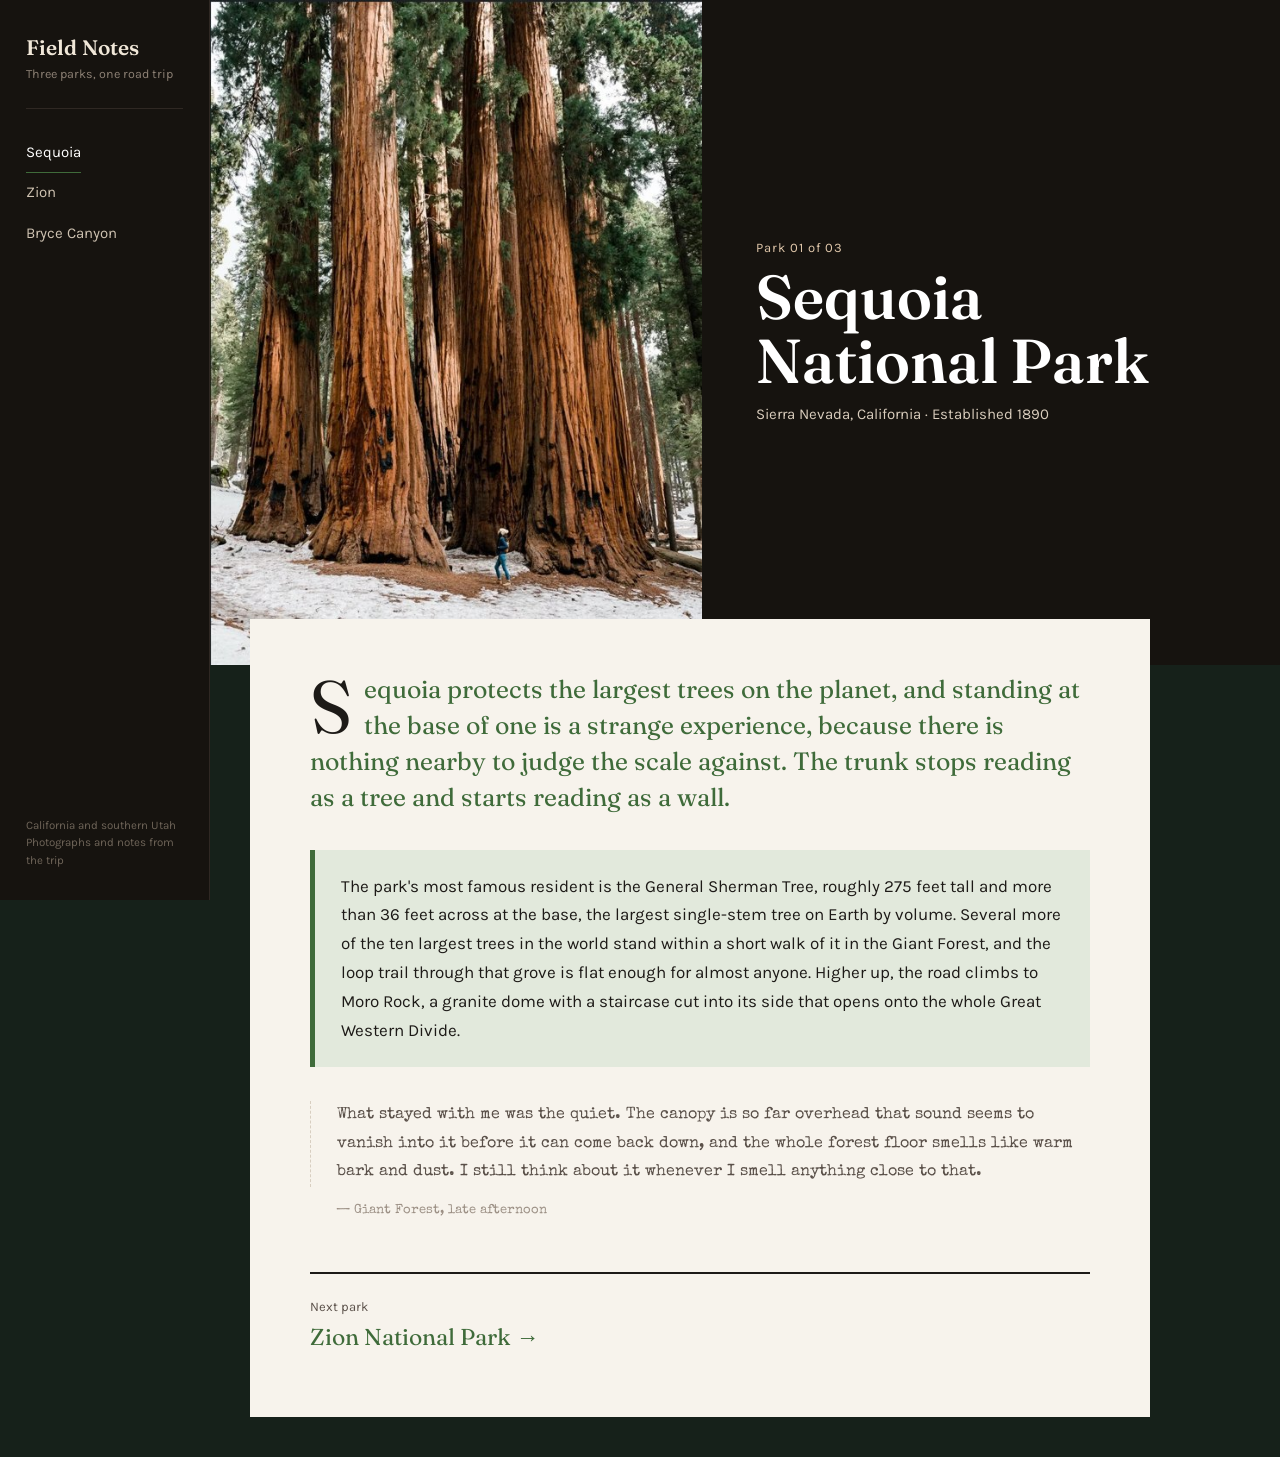
==== index.html @ ff354c73 "Add files via upload Add about page with CSS Grid layout and course certificate" ====
<!DOCTYPE html>
<!-- ============================================================
     PAGE 1 of 3 - Sequoia National Park
     Named index.html because that is the file a browser opens
     first when it is given a folder.
     ============================================================ -->
<html lang="en">

<head>
  <!-- Character encoding, and scaling settings for phone screens -->
  <meta charset="UTF-8">
  <meta name="viewport" content="width=device-width, initial-scale=1.0">

  <!-- Wording shown on the browser tab -->
  <title>Sequoia National Park | Field Notes</title>

  <!-- Fonts loaded from Google Fonts:
       Fraunces for headings, Karla for body text,
       Special Elite (typewriter) for the journal paragraph -->
  <link rel="preconnect" href="https://fonts.googleapis.com">
  <link rel="preconnect" href="https://fonts.gstatic.com" crossorigin>
  <link href="https://fonts.googleapis.com/css2?family=Fraunces:opsz,wght@9..144,500;9..144,600&family=Karla:wght@400;700&family=Special+Elite&display=swap" rel="stylesheet">

  <!-- Shared stylesheet, loaded with a relative link.
       All three pages use this same file. -->
  <link rel="stylesheet" href="style.css">
</head>

<!-- The page-sequoia class switches the whole site palette to
     this park's green and bark colors -->
<body class="page-sequoia">

  <!-- ==========================================================
       SIDE RAIL - the navigation for the whole site.
       These are RELATIVE links: only the file name is used, with
       no drive letter and no http address, so they keep working
       after the folder is zipped and opened on another computer.
       The <br> tags stack the three links vertically.
       ========================================================== -->
  <nav class="rail">
    <div class="rail-title">Field Notes</div>
    <div class="rail-sub">Three parks, one road trip</div>

    <a href="index.html" class="current">Sequoia</a><br>
    <a href="zion.html">Zion</a><br>
    <a href="bryce-canyon.html">Bryce Canyon</a>

    <div class="rail-foot">
      California and southern Utah<br>
      Photographs and notes from the trip
    </div>
  </nav>

  <!-- Everything to the right of the rail -->
  <div class="main">

    <!-- ========================================================
         HERO - the large photo with the page heading over it.
         The image path is relative: the images folder sits next
         to this HTML file.
         ======================================================== -->
    <!-- The "tall" class switches to the split layout, because this
         photograph is portrait rather than landscape -->
    <header class="hero tall">
      <img src="images/sequoia.jpg" alt="A person standing at the base of a cluster of giant sequoias, dwarfed by the trunks">

      <!-- Dark gradient so the white heading stays readable -->
      <div class="hero-shade"></div>

      <div class="hero-text">
        <div class="hero-index">Park 01 of 03</div>
        <!-- MAIN HEADING FOR THIS PAGE -->
        <h1>Sequoia<br>National Park</h1>
        <div class="hero-where">Sierra Nevada, California &middot; Established 1890</div>
      </div>
    </header>

    <!-- ========================================================
         CONTENT PANEL - holds the three paragraphs and the
         second photo. It is pulled upward so it overlaps the
         bottom edge of the hero photo.
         ======================================================== -->
    <main class="paper">

      <!-- PARAGRAPH 1 - class "lede"
           Large serif type in the park's accent color, with a
           drop cap on the first letter. -->
      <p class="lede">
        Sequoia protects the largest trees on the planet, and standing at the base of one is a strange
        experience, because there is nothing nearby to judge the scale against. The trunk stops reading
        as a tree and starts reading as a wall.
      </p>

      <!-- PARAGRAPH 2 - class "body-note"
           Sans-serif on a tinted background with an accent bar. -->
      <p class="body-note">
        The park's most famous resident is the General Sherman Tree, roughly 275 feet tall and more than
        36 feet across at the base, the largest single-stem tree on Earth by volume. Several more of the
        ten largest trees in the world stand within a short walk of it in the Giant Forest, and the loop
        trail through that grove is flat enough for almost anyone. Higher up, the road climbs to Moro
        Rock, a granite dome with a staircase cut into its side that opens onto the whole Great Western
        Divide.
      </p>

      <!-- PARAGRAPH 3 - class "journal"
           Typewriter face with a dashed rule, styled to read
           like a note written on the trip. -->
      <p class="journal">
        What stayed with me was the quiet. The canopy is so far overhead that sound seems to vanish into
        it before it can come back down, and the whole forest floor smells like warm bark and dust. I
        still think about it whenever I smell anything close to that.
      </p>
      <p class="signed">&mdash; Giant Forest, late afternoon</p>

      <!-- ======================================================
           FOOTER LINK - relative link on to the next park
           ====================================================== -->
      <div class="next">
        <span>Next park</span>
        <a href="zion.html">Zion National Park &rarr;</a>
      </div>

    </main>
  </div>

</body>

</html>
---- style.css ----
/* style.css - all 3 pages use this file so I don't repeat the CSS 3 times.
   each page puts a class on <body> to pick its own colors (bottom of file) */

/* colors used everywhere. each page changes some of these further down */
:root {
  --ink: #1d1a17;          /* normal text */
  --ink-soft: #5a5049;     /* captions and small grey text */
  --paper: #f7f3ec;        /* the light panel */
  --deep: #241f1b;         /* dark page background */
  --accent: #8a4a2a;       /* main park color */
  --accent-soft: #e8d9c8;  /* lighter version of the accent */
  --rule: #d8cec0;         /* thin border lines */
}

/* makes padding count inside the width, easier to size things */
* {
  box-sizing: border-box;
}

/* base page setup - dark background and the default font */
body {
  margin: 0;
  background-color: var(--deep);
  color: var(--ink);
  font-family: "Karla", "Segoe UI", Arial, sans-serif;
  font-size: 17px;
  line-height: 1.7;
}

/* the dark bar down the left side with my 3 links in it */
.rail {
  position: fixed;
  top: 0;
  left: 0;
  width: 210px;
  height: 100%;
  padding: 34px 26px;
  background-color: #16130f;
  border-right: 1px solid #2f2823;
}

/* site name at the top of the bar */
.rail-title {
  font-family: "Fraunces", Georgia, serif;
  font-size: 21px;
  font-weight: 600;
  color: #f0e7d8;
  line-height: 1.25;
  margin-bottom: 4px;
}

/* small line under the site name */
.rail-sub {
  font-size: 12.5px;
  color: #8d8175;
  border-bottom: 1px solid #2f2823;
  padding-bottom: 22px;
  margin-bottom: 24px;
}

/* the 3 nav links */
.rail a {
  display: inline-block;
  color: #cfc3b2;
  text-decoration: none;
  font-size: 15px;
  padding: 7px 0;
  border-bottom: 1px solid transparent;
}

/* lights up when you mouse over it */
.rail a:hover {
  color: #ffffff;
  border-bottom-color: var(--accent);
}

/* shows which page you're on right now */
.rail a.current {
  color: #ffffff;
  border-bottom-color: var(--accent);
}

/* outline when you tab through with the keyboard */
.rail a:focus-visible,
.paper a:focus-visible {
  outline: 2px solid var(--accent);
  outline-offset: 3px;
}

/* little note stuck at the bottom of the bar */
.rail-foot {
  position: absolute;
  bottom: 30px;
  left: 26px;
  right: 26px;
  font-size: 11.5px;
  color: #6f6559;
  line-height: 1.55;
}

/* everything to the right of the bar. 210px = width of the bar */
.main {
  margin-left: 210px;
}

/* big photo at the top with the title sitting on it (Bryce page) */
.hero {
  position: relative;
  height: 62vh;
  min-height: 380px;
  overflow: hidden;
}

/* different version for tall photos (Sequoia + Zion). a tall photo
   squeezed into a wide strip loses most of the picture, so here the
   photo gets its own column and the title goes next to it */
.hero.tall {
  display: flex;
  align-items: stretch;
  height: auto;
  min-height: 0;
  background-color: #16130f;
}

/* title column */
.hero.tall .hero-text {
  position: static;
  flex: 1;
  align-self: center;
  padding: 50px 54px;
}

/* photo column. max-height stops a tall photo filling the whole screen */
.hero.tall img {
  width: 46%;
  max-height: 78vh;
}

/* no dark fade needed here since the text isn't on top of the photo */
.hero.tall .hero-shade {
  display: none;
}

/* the photo itself. cover crops it to fit instead of stretching it */
.hero img {
  width: 100%;
  height: 100%;
  object-fit: cover;
  display: block;
}

/* dark fade at the bottom of the photo so white text stays readable */
.hero-shade {
  position: absolute;
  inset: 0;
  background: linear-gradient(to top, rgba(20, 16, 13, 0.88) 0%, rgba(20, 16, 13, 0.25) 45%, rgba(20, 16, 13, 0) 75%);
}

/* the title block */
.hero-text {
  position: absolute;
  left: 54px;
  right: 54px;
  bottom: 64px;
  color: #ffffff;
}

/* the "Park 02 of 03" line */
.hero-index {
  font-size: 13px;
  letter-spacing: 1px;
  color: #e2c9ac;
  margin-bottom: 6px;
}

/* main heading of the page */
.hero h1 {
  font-family: "Fraunces", Georgia, serif;
  font-size: 62px;
  font-weight: 600;
  line-height: 1.02;
  margin: 0 0 10px 0;
}

/* state and year under the heading */
.hero-where {
  font-size: 15px;
  color: #d9cdbd;
}

/* light panel holding the text. the negative margin pulls it up
   so it overlaps the bottom of the photo */
.paper {
  background-color: var(--paper);
  margin: -46px 40px 40px 40px;
  padding: 52px 60px 60px 60px;
  position: relative;
  max-width: 900px;
}

/* PARAGRAPH 1 - big serif type in the park's color */
.lede {
  font-family: "Fraunces", Georgia, serif;
  font-size: 25px;
  line-height: 1.45;
  color: var(--accent);
  margin: 0 0 34px 0;
}

/* the giant first letter on paragraph 1 */
.lede::first-letter {
  font-size: 74px;
  line-height: 0.8;
  float: left;
  padding: 6px 12px 0 0;
  color: var(--ink);
}

/* PARAGRAPH 2 - different font, colored box, thick bar on the left */
.body-note {
  font-family: "Karla", Arial, sans-serif;
  font-size: 17px;
  color: var(--ink);
  background-color: var(--accent-soft);
  border-left: 5px solid var(--accent);
  padding: 22px 26px;
  margin: 0 0 34px 0;
}

/* PARAGRAPH 3 - typewriter font and a dashed line, looks like a trip note */
.journal {
  font-family: "Special Elite", "Courier New", monospace;
  font-size: 15.5px;
  line-height: 1.85;
  color: var(--ink-soft);
  border-left: 1px dashed var(--rule);
  padding-left: 26px;
  margin: 0 0 10px 0;
}

/* the "- Angels Landing summit" line under paragraph 3 */
.signed {
  font-family: "Special Elite", "Courier New", monospace;
  font-size: 13px;
  color: #9c9085;
  padding-left: 26px;
}

/* extra photo inside the panel. not used right now, kept in case
   I add a second photo to a page */
.plate {
  margin: 40px 0 34px 0;
}

.plate img {
  width: 100%;
  display: block;
}

/* small caption under a photo */
.caption {
  font-size: 13px;
  color: var(--ink-soft);
  border-top: 1px solid var(--rule);
  padding-top: 8px;
  margin-top: 10px;
}

/* smaller headings, like "What to bring for Angels Landing" */
h2 {
  font-family: "Fraunces", Georgia, serif;
  font-size: 27px;
  font-weight: 600;
  color: var(--ink);
  margin: 44px 0 16px 0;
}

/* my bulleted list. list-style none turns off the normal dot
   so I can draw my own marker below */
.kit {
  list-style: none;
  padding: 0;
  margin: 0;
}

.kit li {
  position: relative;
  padding: 11px 0 11px 34px;
  border-bottom: 1px solid var(--rule);
}

/* my own bullet - a small square turned 45 degrees so it's a diamond */
.kit li::before {
  content: "";
  position: absolute;
  left: 6px;
  top: 21px;
  width: 9px;
  height: 9px;
  background-color: var(--accent);
  transform: rotate(45deg);
}

/* my table. border-collapse joins the cell borders into single lines */
table {
  border-collapse: collapse;
  width: 100%;
  font-size: 15px;
  margin-top: 6px;
}

/* top row of the table */
th {
  background-color: var(--accent);
  color: #ffffff;
  font-weight: 600;
  text-align: left;
  padding: 13px 16px;
}

/* normal cells */
td {
  padding: 13px 16px;
  border-bottom: 1px solid var(--rule);
  vertical-align: top;
}

/* shades every other row so it's easier to read across */
tbody tr:nth-child(even) {
  background-color: #efe8dc;
}

/* highlights the row for the park you're reading about */
tbody tr.here td {
  background-color: var(--accent-soft);
  font-weight: 700;
}

/* small note under the table */
.source {
  font-size: 12.5px;
  color: var(--ink-soft);
  margin-top: 12px;
}

/* the "next park" link at the bottom of each page */
.next {
  margin-top: 50px;
  padding-top: 22px;
  border-top: 2px solid var(--ink);
}

.next a {
  font-family: "Fraunces", Georgia, serif;
  font-size: 23px;
  color: var(--accent);
  text-decoration: none;
}

.next a:hover {
  text-decoration: underline;
}

.next span {
  display: block;
  font-family: "Karla", Arial, sans-serif;
  font-size: 13px;
  color: var(--ink-soft);
}

/* each page uses one of these to get its own colors.
   the class goes on the <body> tag */

/* Sequoia - forest green */
body.page-sequoia {
  --accent: #3f6b3a;
  --accent-soft: #e2e9dc;
  --deep: #16211a;
}

/* Zion - red sandstone */
body.page-zion {
  --accent: #a4482a;
  --accent-soft: #f2e0d4;
  --deep: #2a1712;
}

/* Bryce - orange and purple */
body.page-bryce {
  --accent: #b2542f;
  --accent-soft: #f6e2d5;
  --deep: #241a2b;
}

/* phone and small screens. the side bar moves to the top
   and everything goes into one column */
@media (max-width: 820px) {
  .rail {
    position: static;
    width: 100%;
    height: auto;
    padding: 22px 24px;
  }

  .rail-foot {
    position: static;
    margin-top: 18px;
  }

  .main {
    margin-left: 0;
  }

  .paper {
    margin: -30px 16px 24px 16px;
    padding: 32px 24px 40px 24px;
  }

  .hero h1 {
    font-size: 38px;
  }

  /* photo on top, title underneath instead of side by side */
  .hero.tall {
    display: block;
  }

  .hero.tall img {
    width: 100%;
    max-height: 52vh;
  }

  .hero.tall .hero-text {
    padding: 26px 24px 32px 24px;
  }

  .hero-text {
    left: 24px;
    right: 24px;
  }

  .lede {
    font-size: 21px;
  }

  /* lets a wide table scroll sideways on a phone instead of breaking */
  .scroller {
    overflow-x: auto;
  }
}
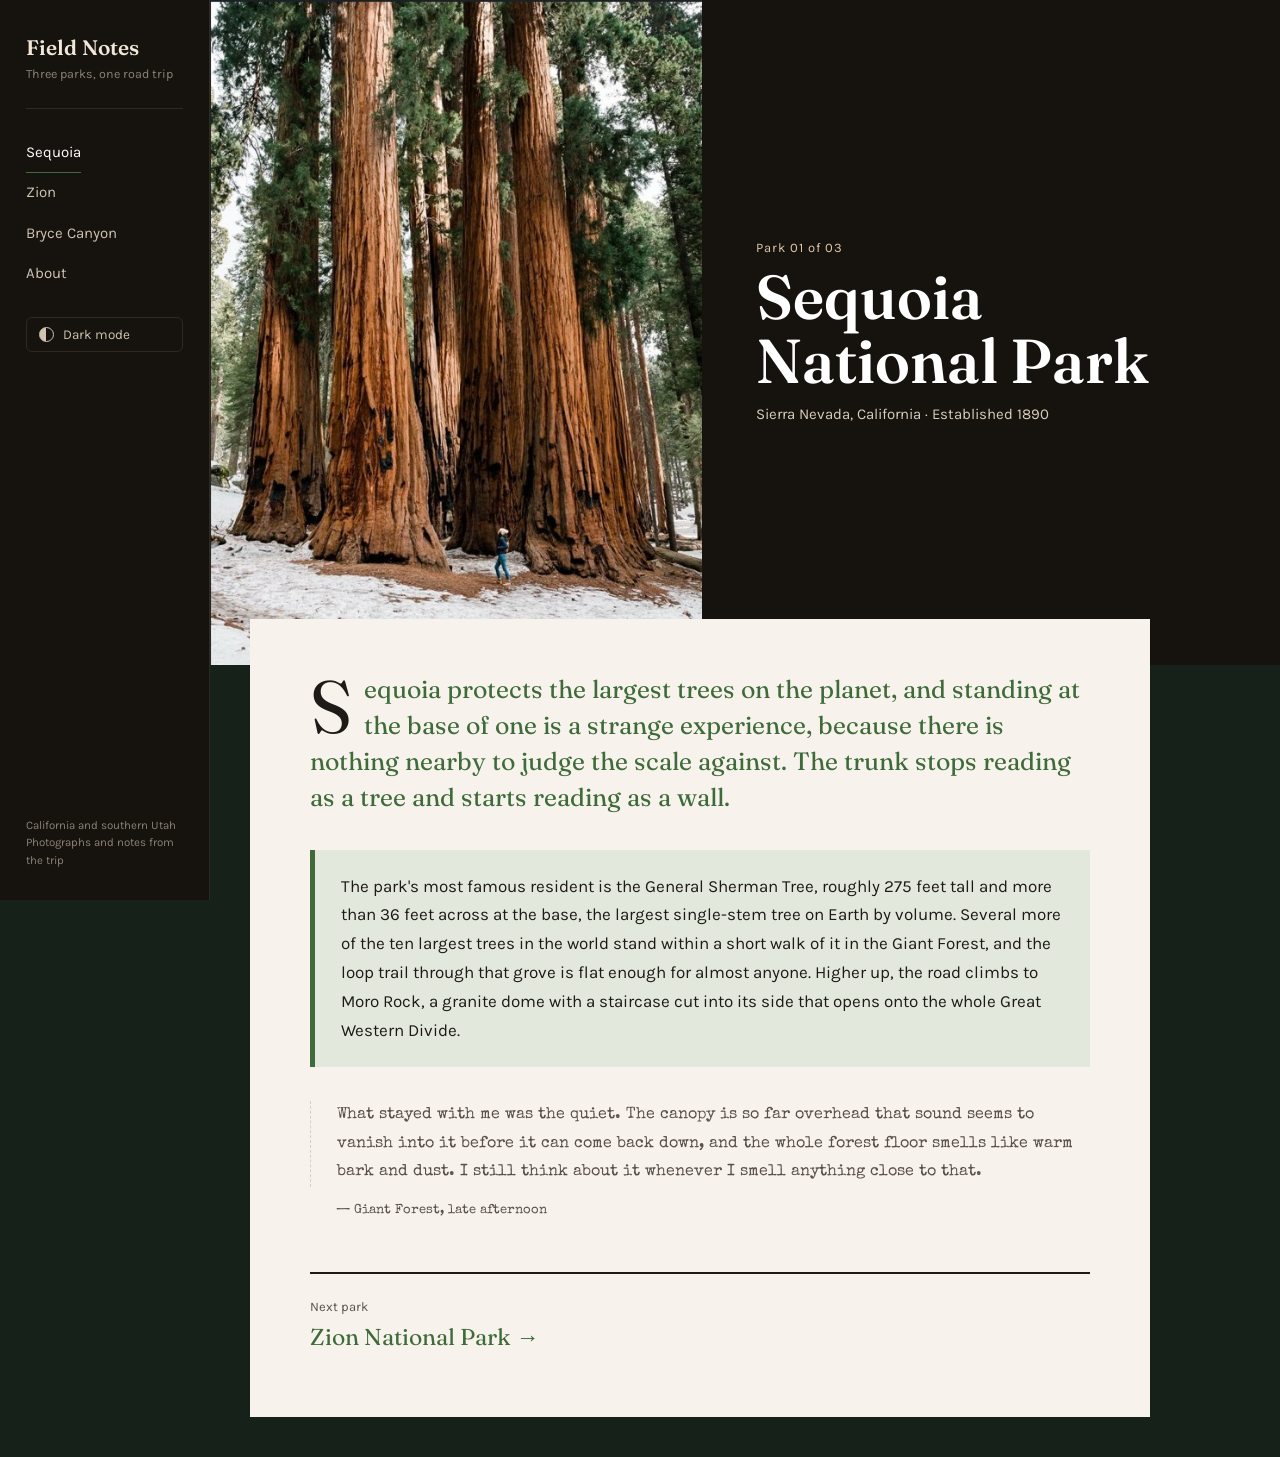
==== commit 4fa98191: "Add dark theme with CSS variables and vanilla JS" ====
--- a/index.html
+++ b/index.html
@@ -43,7 +43,17 @@
 
     <a href="index.html" class="current">Sequoia</a><br>
     <a href="zion.html">Zion</a><br>
-    <a href="bryce-canyon.html">Bryce Canyon</a>
+    <a href="bryce-canyon.html">Bryce Canyon</a><br>
+      <a href="about.html">About</a>
+
+    <!-- DARK MODE BUTTON
+         theme.js listens for a click on this and swaps the color
+         variables in style.css. aria-pressed tells a screen reader
+         whether dark mode is currently on. -->
+    <button class="theme-toggle" id="themeToggle" type="button" aria-pressed="false">
+      <span class="theme-toggle-icon" aria-hidden="true"></span>
+      <span class="theme-toggle-label">Dark mode</span>
+    </button>
 
     <div class="rail-foot">
       California and southern Utah<br>
@@ -123,6 +133,11 @@
     </main>
   </div>
 
+
+  <!-- the dark mode script. loaded at the end of the page so the button
+       and the <body> tag both exist by the time it runs -->
+  <script src="theme.js"></script>
+
 </body>
 
 </html>
--- a/style.css
+++ b/style.css
@@ -1,5 +1,26 @@
-/* style.css - all 3 pages use this file so I don't repeat the CSS 3 times.
+/* style.css - all 4 pages use this file so I don't repeat the CSS 4 times.
    each page puts a class on <body> to pick its own colors (bottom of file) */
+
+/* ---- MY COLOR PALETTE ----
+   base colors, used on every page:
+   #1d1a17  near black    - body text
+   #5a5049  warm grey     - captions and small text
+   #f7f3ec  off white     - the light panel behind the text
+   #241f1b  dark brown    - page background
+   #16130f  darker brown  - the nav bar
+   #d8cec0  light tan     - thin border lines
+
+   one accent color per park, swapped in at the bottom of this file:
+   #3f6b3a  forest green  - Sequoia
+   #a4482a  sandstone red - Zion
+   #b2542f  burnt orange  - Bryce Canyon
+   #6b5b8a  dusty purple  - About page
+
+   ---- MY FONTS ----
+   Fraunces      - headings, and the first paragraph on each page
+   Karla         - normal body text
+   Special Elite - typewriter font for my trip notes
+   all three come from Google Fonts, linked in the <head> of each page */
 
 /* colors used everywhere. each page changes some of these further down */
 :root {
@@ -9,7 +30,17 @@
   --deep: #241f1b;         /* dark page background */
   --accent: #8a4a2a;       /* main park color */
   --accent-soft: #e8d9c8;  /* lighter version of the accent */
+  --accent-ink: #ffffff;   /* text that sits on top of the accent color */
   --rule: #d8cec0;         /* thin border lines */
+  --row-alt: #efe8dc;      /* shading on every other table row */
+
+  /* the nav bar colors. these are variables too so dark mode can swap them */
+  --rail-bg: #16130f;
+  --rail-border: #2f2823;
+  --rail-title: #f0e7d8;
+  --rail-text: #8d8175;
+  --rail-link: #cfc3b2;
+  --rail-link-on: #ffffff;
 }
 
 /* makes padding count inside the width, easier to size things */
@@ -35,8 +66,8 @@
   width: 210px;
   height: 100%;
   padding: 34px 26px;
-  background-color: #16130f;
-  border-right: 1px solid #2f2823;
+  background-color: var(--rail-bg);
+  border-right: 1px solid var(--rail-border);
 }
 
 /* site name at the top of the bar */
@@ -44,7 +75,7 @@
   font-family: "Fraunces", Georgia, serif;
   font-size: 21px;
   font-weight: 600;
-  color: #f0e7d8;
+  color: var(--rail-title);
   line-height: 1.25;
   margin-bottom: 4px;
 }
@@ -52,8 +83,8 @@
 /* small line under the site name */
 .rail-sub {
   font-size: 12.5px;
-  color: #8d8175;
-  border-bottom: 1px solid #2f2823;
+  color: var(--rail-text);
+  border-bottom: 1px solid var(--rail-border);
   padding-bottom: 22px;
   margin-bottom: 24px;
 }
@@ -61,7 +92,7 @@
 /* the 3 nav links */
 .rail a {
   display: inline-block;
-  color: #cfc3b2;
+  color: var(--rail-link);
   text-decoration: none;
   font-size: 15px;
   padding: 7px 0;
@@ -70,13 +101,13 @@
 
 /* lights up when you mouse over it */
 .rail a:hover {
-  color: #ffffff;
+  color: var(--rail-link-on);
   border-bottom-color: var(--accent);
 }
 
 /* shows which page you're on right now */
 .rail a.current {
-  color: #ffffff;
+  color: var(--rail-link-on);
   border-bottom-color: var(--accent);
 }
 
@@ -94,7 +125,7 @@
   left: 26px;
   right: 26px;
   font-size: 11.5px;
-  color: #6f6559;
+  color: var(--rail-text);
   line-height: 1.55;
 }
 
@@ -119,7 +150,7 @@
   align-items: stretch;
   height: auto;
   min-height: 0;
-  background-color: #16130f;
+  background-color: var(--rail-bg);
 }
 
 /* title column */
@@ -242,7 +273,7 @@
 .signed {
   font-family: "Special Elite", "Courier New", monospace;
   font-size: 13px;
-  color: #9c9085;
+  color: var(--ink-soft);
   padding-left: 26px;
 }
 
@@ -312,7 +343,7 @@
 /* top row of the table */
 th {
   background-color: var(--accent);
-  color: #ffffff;
+  color: var(--accent-ink);
   font-weight: 600;
   text-align: left;
   padding: 13px 16px;
@@ -327,7 +358,7 @@
 
 /* shades every other row so it's easier to read across */
 tbody tr:nth-child(even) {
-  background-color: #efe8dc;
+  background-color: var(--row-alt);
 }
 
 /* highlights the row for the park you're reading about */
@@ -390,6 +421,220 @@
   --accent: #b2542f;
   --accent-soft: #f6e2d5;
   --deep: #241a2b;
+}
+
+/* About - dusty purple */
+body.page-about {
+  --accent: #6b5b8a;
+  --accent-soft: #e6e2ee;
+  --deep: #1f1c26;
+}
+
+/* ---- CSS GRID LAYOUT (about page) ----
+   the other 3 pages pin the nav bar with position: fixed. on the about
+   page I used CSS Grid instead. grid-template-columns makes 2 columns:
+   the first is exactly 210px for the nav links, the second is 1fr which
+   means "whatever space is left" for the content. */
+.grid-page {
+  display: grid;
+  grid-template-columns: 210px 1fr;
+  min-height: 100vh;
+}
+
+/* the nav goes in column 1, the content in column 2.
+   naming them is optional but makes it obvious what goes where */
+.grid-nav {
+  grid-column: 1;
+}
+
+.grid-content {
+  grid-column: 2;
+  padding: 60px 54px;
+}
+
+/* inside the grid the nav scrolls with the page instead of being pinned,
+   so it can't be fixed anymore. relative keeps the footer note in place */
+.page-about .rail {
+  position: relative;
+  width: auto;
+  height: auto;
+  min-height: 100vh;
+}
+
+/* the fixed bar is gone on this page so no left margin is needed */
+.page-about .main {
+  margin-left: 0;
+}
+
+/* heading at the top of the about page */
+.about-head h1 {
+  font-family: "Fraunces", Georgia, serif;
+  font-size: 52px;
+  font-weight: 600;
+  color: #ffffff;
+  line-height: 1.05;
+  margin: 0 0 8px 0;
+}
+
+.about-head p {
+  color: #a79dba;
+  margin: 0 0 34px 0;
+}
+
+/* the white panel with my paragraphs in it */
+.about-panel {
+  background-color: var(--paper);
+  padding: 46px 50px;
+  max-width: 820px;
+}
+
+/* my social links at the bottom */
+.links {
+  list-style: none;
+  padding: 0;
+  margin: 18px 0 0 0;
+}
+
+.links li {
+  padding: 10px 0;
+  border-bottom: 1px solid var(--rule);
+}
+
+.links a {
+  color: var(--accent);
+  font-weight: 700;
+  text-decoration: none;
+}
+
+.links a:hover {
+  text-decoration: underline;
+}
+
+/* the grey "GitHub" / "LinkedIn" label before each link */
+.links span {
+  display: inline-block;
+  width: 90px;
+  color: var(--ink-soft);
+  font-size: 14px;
+}
+
+/* ==========================================================================
+   DARK THEME
+   This is the whole dark mode. It does not restyle anything - it just gives
+   the same variables from the top of this file a different set of values.
+   Every rule in the stylesheet already reads those variables, so changing
+   them here flips the entire site at once.
+
+   theme.js adds and removes the "dark-mode" class on the <body> tag.
+   These rules sit AFTER the park palettes on purpose: when two rules have
+   the same strength, the one further down the file wins.
+
+   ---- MY DARK PALETTE ----
+   #ece5da  off white     - body text
+   #a89c8d  warm grey     - captions and small text
+   #1b1813  near black    - the panel behind the text
+   #0a0908  darkest brown - page background
+   #3a322a  dark tan      - thin border lines
+   ========================================================================== */
+body.dark-mode {
+  --ink: #ece5da;
+  --ink-soft: #a89c8d;
+  --paper: #1b1813;
+  --deep: #0a0908;
+  --rule: #3a322a;
+  --row-alt: #241f1a;
+  --accent-ink: #141210;
+
+  --rail-bg: #0c0b09;
+  --rail-border: #2a241e;
+  --rail-title: #f2ece1;
+  --rail-text: #8a7f71;
+  --rail-link: #c6bbac;
+  --rail-link-on: #ffffff;
+}
+
+/* each park needs its own dark version of the accent. the light-mode accent
+   is too dark to read against a near-black panel, so these lift it, and the
+   tinted paragraph box gets a dark tint instead of a pale one.
+   two class names means these beat the plain .dark-mode block above. */
+body.page-sequoia.dark-mode {
+  --accent: #74b069;
+  --accent-soft: #1d2a1c;
+}
+
+body.page-zion.dark-mode {
+  --accent: #dd7a4a;
+  --accent-soft: #2e1a12;
+}
+
+body.page-bryce.dark-mode {
+  --accent: #e4834d;
+  --accent-soft: #301a12;
+}
+
+body.page-about.dark-mode {
+  --accent: #a28ecb;
+  --accent-soft: #241f2e;
+}
+
+/* the dark gradient over the hero photo. it is heavier in dark mode so the
+   photo does not glow against the darker page around it. */
+body.dark-mode .hero-shade {
+  background: linear-gradient(to top, rgba(6, 5, 4, 0.94) 0%, rgba(6, 5, 4, 0.4) 45%, rgba(6, 5, 4, 0) 78%);
+}
+
+/* photos are the one thing that should not go fully dark, so they are only
+   dimmed slightly rather than recolored */
+body.dark-mode .hero img,
+body.dark-mode .plate img {
+  filter: brightness(0.86);
+}
+
+/* --------------------------------------------------------------------------
+   THEME TOGGLE BUTTON
+   Lives at the bottom of the nav bar. It is a real <button> rather than a
+   link so the keyboard and screen readers treat it as a control.
+   -------------------------------------------------------------------------- */
+.theme-toggle {
+  display: flex;
+  align-items: center;
+  gap: 9px;
+  width: 100%;
+  margin-top: 22px;
+  padding: 9px 12px;
+  background-color: transparent;
+  color: var(--rail-link);
+  border: 1px solid var(--rail-border);
+  border-radius: 6px;
+  font-family: inherit;
+  font-size: 13.5px;
+  cursor: pointer;
+}
+
+.theme-toggle:hover {
+  color: var(--rail-link-on);
+  border-color: var(--accent);
+}
+
+.theme-toggle:focus-visible {
+  outline: 2px solid var(--accent);
+  outline-offset: 3px;
+}
+
+/* the little moon / sun circle. the shading is done with a gradient so the
+   button needs no image file. */
+.theme-toggle-icon {
+  width: 15px;
+  height: 15px;
+  border-radius: 50%;
+  border: 1px solid currentColor;
+  background: linear-gradient(to right, currentColor 50%, transparent 50%);
+  flex-shrink: 0;
+}
+
+/* when dark mode is on, the circle fills the other way round */
+body.dark-mode .theme-toggle-icon {
+  background: linear-gradient(to right, transparent 50%, currentColor 50%);
 }
 
 /* phone and small screens. the side bar moves to the top
@@ -447,4 +692,30 @@
   .scroller {
     overflow-x: auto;
   }
-}+
+  /* the grid drops from 2 columns to 1, so the nav sits above the content */
+  .grid-page {
+    grid-template-columns: 1fr;
+  }
+
+  .grid-nav,
+  .grid-content {
+    grid-column: 1;
+  }
+
+  .grid-content {
+    padding: 30px 20px;
+  }
+
+  .page-about .rail {
+    min-height: 0;
+  }
+
+  .about-head h1 {
+    font-size: 34px;
+  }
+
+  .about-panel {
+    padding: 28px 22px;
+  }
+}
